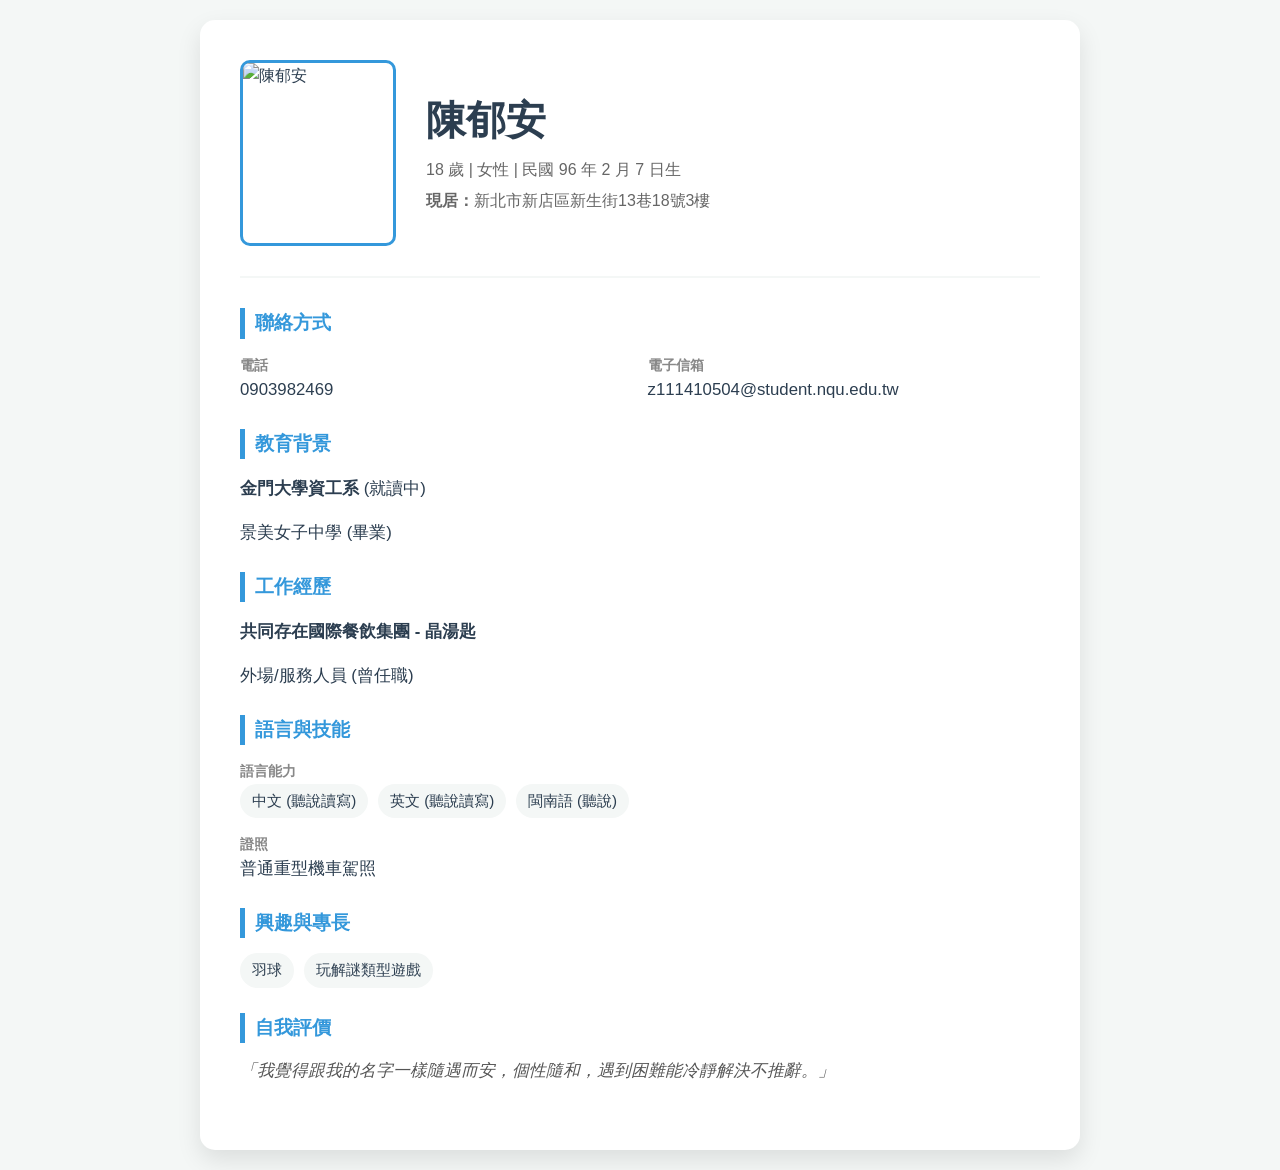
==== homework/01/aboutme.html @ ae7de746 "Update aboutme.html" ====
<!DOCTYPE html>
<html lang="zh-TW">
<head>
    <meta charset="UTF-8">
    <meta name="viewport" content="width=device-width, initial-scale=1.0">
    <title>陳郁安的個人網頁</title>
    <style>
        :root {
            --primary-color: #2c3e50;
            --accent-color: #3498db;
            --bg-color: #f4f7f6;
            --card-bg: #ffffff;
        }

        body {
            font-family: "Microsoft JhengHei", Arial, sans-serif;
            background-color: var(--bg-color);
            color: var(--primary-color);
            line-height: 1.6;
            margin: 0;
            padding: 20px;
        }

        .container {
            max-width: 800px;
            margin: 0 auto;
            background: var(--card-bg);
            padding: 40px;
            border-radius: 15px;
            box-shadow: 0 10px 25px rgba(0,0,0,0.1);
        }

        header {
            display: flex;
            align-items: center;
            border-bottom: 2px solid var(--bg-color);
            padding-bottom: 30px;
            margin-bottom: 30px;
        }

        .profile-pic {
            width: 150px;
            height: 180px;
            object-fit: cover;
            border-radius: 10px;
            border: 3px solid var(--accent-color);
            margin-right: 30px;
        }

        .header-info h1 {
            margin: 0;
            font-size: 2.5em;
            color: var(--primary-color);
        }

        .header-info p {
            margin: 5px 0;
            color: #666;
        }

        .section {
            margin-bottom: 25px;
        }

        .section-title {
            font-size: 1.2em;
            font-weight: bold;
            color: var(--accent-color);
            border-left: 5px solid var(--accent-color);
            padding-left: 10px;
            margin-bottom: 15px;
        }

        .info-grid {
            display: grid;
            grid-template-columns: 1fr 1fr;
            gap: 15px;
        }

        .info-item {
            display: flex;
            flex-direction: column;
        }

        .label {
            font-weight: bold;
            font-size: 0.9em;
            color: #888;
        }

        .content {
            font-size: 1.05em;
        }

        .tag {
            display: inline-block;
            background: var(--bg-color);
            padding: 5px 12px;
            border-radius: 20px;
            margin-right: 5px;
            font-size: 0.9em;
        }

        @media (max-width: 600px) {
            header { flex-direction: column; text-align: center; }
            .profile-pic { margin-right: 0; margin-bottom: 20px; }
            .info-grid { grid-template-columns: 1fr; }
        }
    </style>
</head>
<body>

<div class="container">
    <header>
        <img src="your-photo.jpg" alt="陳郁安" class="profile-pic">
        <div class="header-info">
            <h1>陳郁安</h1>
            <p>18 歲 | 女性 | 民國 96 年 2 月 7 日生</p>
            <p><strong>現居：</strong>新北市新店區新生街13巷18號3樓</p>
        </div>
    </header>

    <div class="section">
        <div class="section-title">聯絡方式</div>
        <div class="info-grid">
            <div class="info-item">
                <span class="label">電話</span>
                <span class="content">0903982469</span>
            </div>
            <div class="info-item">
                <span class="label">電子信箱</span>
                <span class="content">z111410504@student.nqu.edu.tw</span>
            </div>
        </div>
    </div>

    <div class="section">
        <div class="section-title">教育背景</div>
        <div class="content">
            <p><strong>金門大學資工系</strong> (就讀中)</p>
            <p>景美女子中學 (畢業)</p>
        </div>
    </div>

    <div class="section">
        <div class="section-title">工作經歷</div>
        <div class="content">
            <p><strong>共同存在國際餐飲集團 - 晶湯匙</strong></p>
            <p>外場/服務人員 (曾任職)</p>
        </div>
    </div>

    <div class="section">
        <div class="section-title">語言與技能</div>
        <div class="info-item">
            <span class="label">語言能力</span>
            <div class="content">
                <span class="tag">中文 (聽說讀寫)</span>
                <span class="tag">英文 (聽說讀寫)</span>
                <span class="tag">閩南語 (聽說)</span>
            </div>
        </div>
        <div class="info-item" style="margin-top: 15px;">
            <span class="label">證照</span>
            <div class="content">普通重型機車駕照</div>
        </div>
    </div>

    <div class="section">
        <div class="section-title">興趣與專長</div>
        <div class="content">
            <span class="tag">羽球</span>
            <span class="tag">玩解謎類型遊戲</span>
        </div>
    </div>

    <div class="section">
        <div class="section-title">自我評價</div>
        <div class="content" style="font-style: italic; color: #555;">
            「我覺得跟我的名字一樣隨遇而安，個性隨和，遇到困難能冷靜解決不推辭。」
        </div>
    </div>
</div>

</body>
</html>
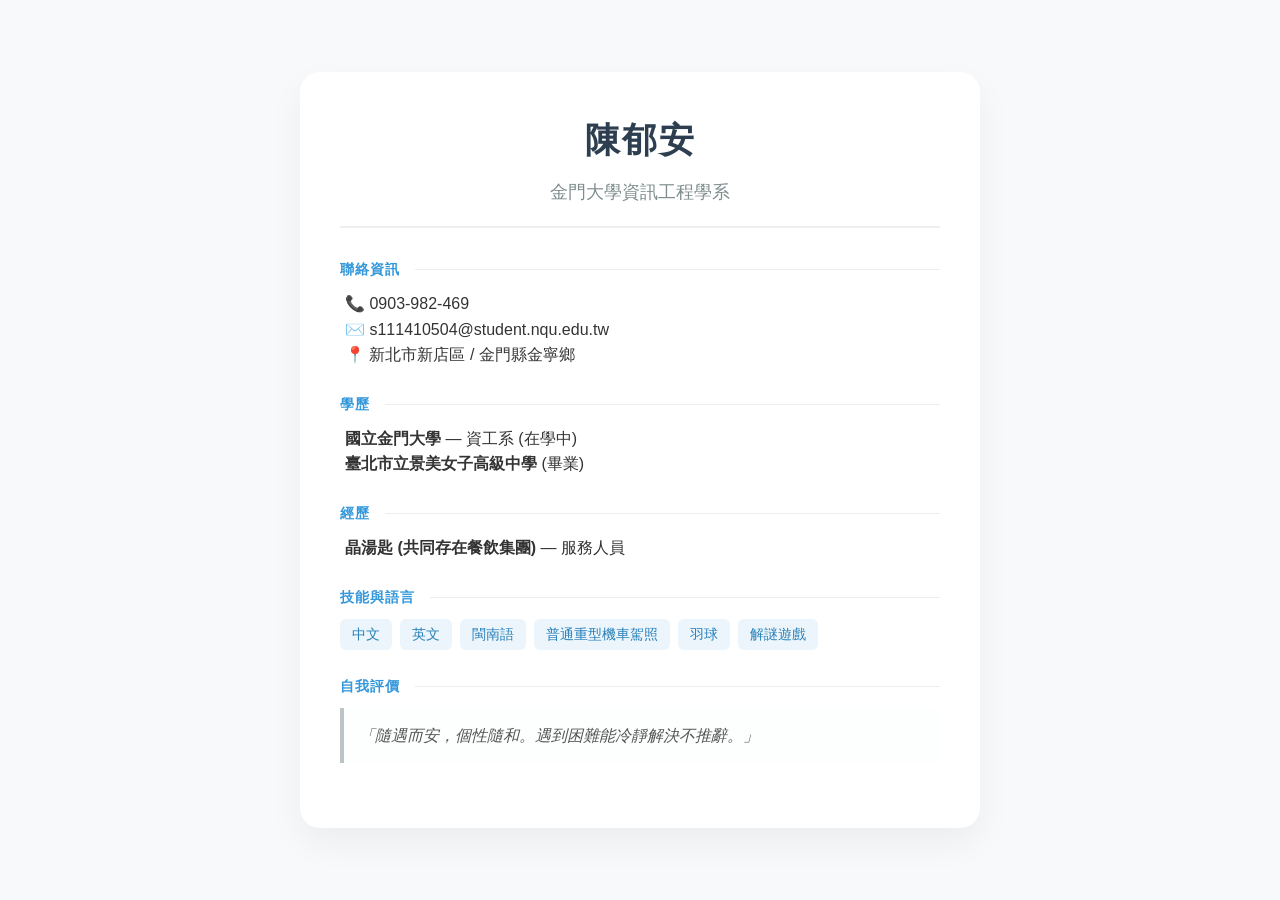
==== commit 74f86f6b: "Update aboutme.html" ====
--- a/homework/01/aboutme.html
+++ b/homework/01/aboutme.html
@@ -3,59 +3,55 @@
 <head>
     <meta charset="UTF-8">
     <meta name="viewport" content="width=device-width, initial-scale=1.0">
-    <title>陳郁安的個人網頁</title>
+    <title>陳郁安的個人簡介</title>
     <style>
         :root {
             --primary-color: #2c3e50;
             --accent-color: #3498db;
-            --bg-color: #f4f7f6;
-            --card-bg: #ffffff;
+            --bg-color: #f8f9fa;
+            --text-color: #333;
         }
 
         body {
-            font-family: "Microsoft JhengHei", Arial, sans-serif;
+            font-family: "PingFang TC", "Microsoft JhengHei", sans-serif;
             background-color: var(--bg-color);
-            color: var(--primary-color);
+            color: var(--text-color);
             line-height: 1.6;
             margin: 0;
-            padding: 20px;
+            display: flex;
+            justify-content: center;
+            align-items: center;
+            min-height: 100vh;
         }
 
-        .container {
-            max-width: 800px;
-            margin: 0 auto;
-            background: var(--card-bg);
+        .resume-card {
+            background: white;
+            width: 90%;
+            max-width: 600px;
             padding: 40px;
-            border-radius: 15px;
-            box-shadow: 0 10px 25px rgba(0,0,0,0.1);
+            border-radius: 20px;
+            box-shadow: 0 15px 35px rgba(0,0,0,0.05);
+            margin: 20px;
         }
 
-        header {
-            display: flex;
-            align-items: center;
-            border-bottom: 2px solid var(--bg-color);
-            padding-bottom: 30px;
+        .header {
+            text-align: center;
+            border-bottom: 2px solid #eee;
+            padding-bottom: 20px;
             margin-bottom: 30px;
         }
 
-        .profile-pic {
-            width: 150px;
-            height: 180px;
-            object-fit: cover;
-            border-radius: 10px;
-            border: 3px solid var(--accent-color);
-            margin-right: 30px;
-        }
-
-        .header-info h1 {
+        .header h1 {
             margin: 0;
-            font-size: 2.5em;
+            font-size: 2.2em;
+            letter-spacing: 2px;
             color: var(--primary-color);
         }
 
-        .header-info p {
-            margin: 5px 0;
-            color: #666;
+        .header p {
+            margin: 10px 0 0;
+            color: #7f8c8d;
+            font-size: 1.1em;
         }
 
         .section {
@@ -63,121 +59,105 @@
         }
 
         .section-title {
-            font-size: 1.2em;
             font-weight: bold;
             color: var(--accent-color);
-            border-left: 5px solid var(--accent-color);
-            padding-left: 10px;
-            margin-bottom: 15px;
+            text-transform: uppercase;
+            font-size: 0.9em;
+            letter-spacing: 1px;
+            margin-bottom: 10px;
+            display: flex;
+            align-items: center;
         }
 
-        .info-grid {
-            display: grid;
-            grid-template-columns: 1fr 1fr;
-            gap: 15px;
+        .section-title::after {
+            content: "";
+            flex: 1;
+            height: 1px;
+            background: #eee;
+            margin-left: 15px;
         }
 
-        .info-item {
-            display: flex;
-            flex-direction: column;
+        .info-content {
+            padding-left: 5px;
         }
 
-        .label {
-            font-weight: bold;
-            font-size: 0.9em;
-            color: #888;
-        }
-
-        .content {
-            font-size: 1.05em;
+        .tag-container {
+            display: flex;
+            flex-wrap: wrap;
+            gap: 8px;
+            margin-top: 5px;
         }
 
         .tag {
-            display: inline-block;
-            background: var(--bg-color);
-            padding: 5px 12px;
-            border-radius: 20px;
-            margin-right: 5px;
+            background: #ebf5fb;
+            color: #2980b9;
+            padding: 4px 12px;
+            border-radius: 6px;
             font-size: 0.9em;
         }
 
-        @media (max-width: 600px) {
-            header { flex-direction: column; text-align: center; }
-            .profile-pic { margin-right: 0; margin-bottom: 20px; }
-            .info-grid { grid-template-columns: 1fr; }
+        .quote {
+            background: #fdfefe;
+            border-left: 4px solid #bdc3c7;
+            padding: 15px;
+            font-style: italic;
+            color: #555;
+            margin-top: 10px;
+        }
+
+        @media (max-width: 480px) {
+            .resume-card { padding: 25px; }
         }
     </style>
 </head>
 <body>
 
-<div class="container">
-    <header>
-        <img src="your-photo.jpg" alt="陳郁安" class="profile-pic">
-        <div class="header-info">
-            <h1>陳郁安</h1>
-            <p>18 歲 | 女性 | 民國 96 年 2 月 7 日生</p>
-            <p><strong>現居：</strong>新北市新店區新生街13巷18號3樓</p>
-        </div>
-    </header>
+<div class="resume-card">
+    <div class="header">
+        <h1>陳郁安</h1>
+        <p>金門大學資訊工程學系</p>
+    </div>
 
     <div class="section">
-        <div class="section-title">聯絡方式</div>
-        <div class="info-grid">
-            <div class="info-item">
-                <span class="label">電話</span>
-                <span class="content">0903982469</span>
-            </div>
-            <div class="info-item">
-                <span class="label">電子信箱</span>
-                <span class="content">z111410504@student.nqu.edu.tw</span>
-            </div>
+        <div class="section-title">聯絡資訊</div>
+        <div class="info-content">
+            <div>📞 0903-982-469</div>
+            <div>✉️ s111410504@student.nqu.edu.tw</div>
+            <div>📍 新北市新店區 / 金門縣金寧鄉</div>
         </div>
     </div>
 
     <div class="section">
-        <div class="section-title">教育背景</div>
-        <div class="content">
-            <p><strong>金門大學資工系</strong> (就讀中)</p>
-            <p>景美女子中學 (畢業)</p>
+        <div class="section-title">學歷</div>
+        <div class="info-content">
+            <strong>國立金門大學</strong> — 資工系 (在學中)<br>
+            <strong>臺北市立景美女子高級中學</strong> (畢業)
         </div>
     </div>
 
     <div class="section">
-        <div class="section-title">工作經歷</div>
-        <div class="content">
-            <p><strong>共同存在國際餐飲集團 - 晶湯匙</strong></p>
-            <p>外場/服務人員 (曾任職)</p>
+        <div class="section-title">經歷</div>
+        <div class="info-content">
+            <strong>晶湯匙 (共同存在餐飲集團)</strong> — 服務人員
         </div>
     </div>
 
     <div class="section">
-        <div class="section-title">語言與技能</div>
-        <div class="info-item">
-            <span class="label">語言能力</span>
-            <div class="content">
-                <span class="tag">中文 (聽說讀寫)</span>
-                <span class="tag">英文 (聽說讀寫)</span>
-                <span class="tag">閩南語 (聽說)</span>
-            </div>
-        </div>
-        <div class="info-item" style="margin-top: 15px;">
-            <span class="label">證照</span>
-            <div class="content">普通重型機車駕照</div>
-        </div>
-    </div>
-
-    <div class="section">
-        <div class="section-title">興趣與專長</div>
-        <div class="content">
+        <div class="section-title">技能與語言</div>
+        <div class="tag-container">
+            <span class="tag">中文</span>
+            <span class="tag">英文</span>
+            <span class="tag">閩南語</span>
+            <span class="tag">普通重型機車駕照</span>
             <span class="tag">羽球</span>
-            <span class="tag">玩解謎類型遊戲</span>
+            <span class="tag">解謎遊戲</span>
         </div>
     </div>
 
     <div class="section">
         <div class="section-title">自我評價</div>
-        <div class="content" style="font-style: italic; color: #555;">
-            「我覺得跟我的名字一樣隨遇而安，個性隨和，遇到困難能冷靜解決不推辭。」
+        <div class="quote">
+            「隨遇而安，個性隨和。遇到困難能冷靜解決不推辭。」
         </div>
     </div>
 </div>
